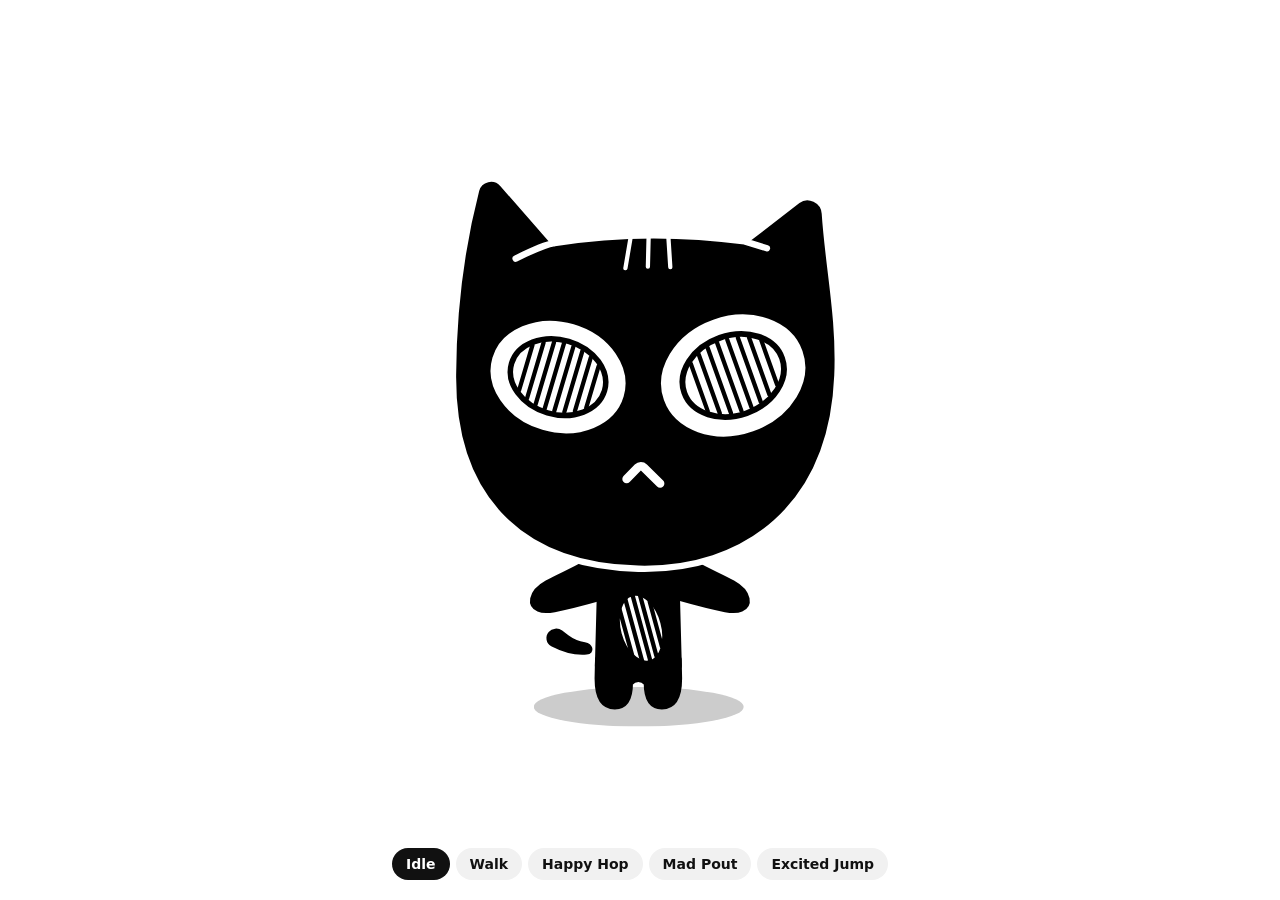
==== 2D-cat-animations.html @ ae909db2 "Add 2D cat animations page: idle, walk, happy hop, mad pout, excited jump Co-Authored-By: Claude Opu" ====
<!DOCTYPE html>
<html lang="en">
<head>
  <meta charset="UTF-8">
  <meta name="viewport" content="width=device-width, initial-scale=1.0">
  <title>2D Cat Animations</title>
  <link rel="icon" href="assets/icons/favicon.svg" type="image/svg+xml">
  <style>
    :root {
      --bg: #ffffff;
      --ink: #111111;
      --muted: #6b6b6b;
      --chip: #f1f1f1;
      --chip-hover: #e6e6e6;
    }
    html, body { margin: 0; height: 100%; background: var(--bg); overflow: hidden; }
    body { font-family: system-ui, -apple-system, "Segoe UI", Roboto, sans-serif; color: var(--ink); }
    #stage {
      position: fixed; inset: 0 0 72px; display: grid; place-items: center;
    }
    #stage svg { height: min(100vh - 130px, 640px); width: auto; max-width: 90vw; overflow: visible; }
    #states {
      position: fixed; left: 50%; bottom: 20px; transform: translateX(-50%);
      display: flex; flex-wrap: wrap; justify-content: center; gap: 6px;
      width: max-content; max-width: calc(100% - 32px);
    }
    #states button {
      font: inherit; font-size: 14px; font-weight: 600;
      padding: 8px 14px; border: 0; border-radius: 999px;
      background: var(--chip); color: var(--ink); cursor: pointer;
    }
    #states button:hover { background: var(--chip-hover); }
    #states button[aria-pressed="true"] { background: var(--ink); color: var(--bg); }
    #states button:focus-visible { outline: 2px solid var(--ink); outline-offset: 2px; }
  </style>
</head>
<body>
<div id="stage"></div>
<nav id="states" aria-label="Animation"></nav>

<script type="module">
// The 2D cat's animation states — the same five states, poses and timing as 3D-cat-animations.html,
// drawn with the site's 2D cat artwork (assets/images/2D-cat-idle.svg, 2D-cat-happy.svg,
// cat-shadow.svg). Only the motions that exist in a flat, front-on drawing apply: the 3D page's
// turning toward/away from the viewer and its forward/back arm and leg swings have no 2D equivalent.
//
// Everything is rigged in the original design's coordinates (Figma "Cat Character" frame), which
// is where the pivots and pose values come from. The site's 2D files are the same drawing at
// 0.61967× scale, so they're placed with ASSET_TO_RIG.

const SVG_NS = 'http://www.w3.org/2000/svg';
const ASSET_TO_RIG = 'matrix(1.613754 0 0 1.613754 117.0016 66.0025)';
const DEG = 180 / Math.PI;

// Shapes in rig coordinates that aren't in the 2D files.
// Arms at the sides: Figma frame 9:189.
const ARMS_DOWN = {
  L: 'M212.863 458.598C226.896 450.831 245.847 443.407 262.143 432V472C250.048 475.456 234.968 479.658 219.482 482.672C214.623 483.617 209.452 484.286 204.896 482.348C200.712 480.567 199.027 477.536 199.842 473.256C201.112 466.589 206.925 461.885 212.863 458.598Z',
  R: 'M386.28 458.598C372.246 450.831 353.296 443.407 337 432V472C349.095 475.456 364.175 479.658 379.661 482.672C384.52 483.617 389.691 484.286 394.246 482.348C398.431 480.567 400.116 477.536 399.301 473.256C398.031 466.589 392.218 461.885 386.28 458.598Z',
};
// The body outline split into torso + two legs (same outline, so the legs can move on their own).
const TORSO = 'M262.143 432H334.143V472L335.86 536H260.43L262.143 472Z';
const LEGS = {
  L: 'M260.56 530L260.143 548C260.143 565.333 265.476 574 276.143 574C285.476 574 290.143 566.667 290.143 552C292.6 549.6 295.2 548.3 298.143 548.2V530Z',
  R: 'M298.143 530V548.2C301.1 548.3 303.7 549.6 306.143 552C306.143 566.667 310.809 574 320.143 574C330.809 574 336.143 565.333 336.143 548L335.72 530Z',
};
// The pout (Mad Pout) and the anger mark, as on the 3D cat.
const POUT = 'M285 364C288.5 354.5 295 352.5 300.5 359.5C306 352.5 312.5 354.5 316 364';
const ANGER_MARK = { x: 402, y: 172, r: 21, gap: 5 };
function angerMarkPath({ x, y, r, gap }) {
  const corners = [[-1, -1], [1, -1], [1, 1], [-1, 1]];
  return corners.map(([sx, sy]) =>
    `M${x + sx * r} ${y + sy * gap}Q${x + sx * gap} ${y + sy * gap} ${x + sx * gap} ${y + sy * r}`).join('');
}

const PIVOTS = {
  feet: [298, 577], head: [298, 440], tail: [256, 516],
  armL: [262, 452], armR: [336, 452],   // shoulders
  legL: [283, 538], legR: [313, 538],   // hips
};

// ---------- build the rig from the 2D artwork ----------
function el(name, attrs = {}, ...children) {
  const node = document.createElementNS(SVG_NS, name);
  for (const [k, v] of Object.entries(attrs)) node.setAttribute(k, v);
  node.append(...children);
  return node;
}
async function loadSvg(url) {
  const text = await (await fetch(url)).text();
  return new DOMParser().parseFromString(text, 'image/svg+xml');
}
// A layer from one of the 2D files, placed in rig coordinates (ids dropped so copies don't clash).
// It keeps the file's root fill="none", which shapes without their own fill rely on.
function asset(doc, id) {
  const node = doc.getElementById(id).cloneNode(true);
  node.removeAttribute('id');
  for (const child of node.querySelectorAll('[id]')) child.removeAttribute('id');
  return el('g', { transform: ASSET_TO_RIG, fill: doc.documentElement.getAttribute('fill') || 'black' }, node);
}
const solid = (d) => el('path', { d, fill: 'black', stroke: 'black', 'stroke-width': 6, 'stroke-linejoin': 'round' });
const whiteLine = (d, width) => el('path', { d, stroke: 'white', 'stroke-width': width, 'stroke-linecap': 'round', 'stroke-linejoin': 'round', fill: 'none' });

const [idle, happy] = await Promise.all([loadSvg('assets/images/2D-cat-idle.svg'), loadSvg('assets/images/2D-cat-happy.svg')]);

const parts = {
  tail: el('g', {}, asset(idle, 'Tail')),
  legL: el('g', {}, solid(LEGS.L)),
  legR: el('g', {}, solid(LEGS.R)),
  armL: el('g'),
  armR: el('g'),
  head: el('g'),
};
// Each arm has both drawings: arms down (frame 9:189) and the design's arms up. The arm rotates at
// the shoulder, and shows whichever drawing it's closer to, so Happy Hop shows the exact design.
const arms = {
  L: { down: solid(ARMS_DOWN.L), up: asset(idle, 'Arm Up L') },
  R: { down: solid(ARMS_DOWN.R), up: asset(idle, 'Arm Up R') },
};
parts.armL.append(arms.L.down, el('g', {}, arms.L.up));
parts.armR.append(arms.R.down, el('g', {}, arms.R.up));

const face = {
  eyesOpen: el('g', {}, asset(idle, 'Eye L'), asset(idle, 'Eye R')),
  eyesClosed: el('g', {}, asset(happy, 'Closed Eye L'), asset(happy, 'Closed Eye R')),
  mouthIdle: asset(idle, 'Mouth'),
  mouthSmile: asset(happy, 'Mouth'),
  mouthPout: whiteLine(POUT, 8),
};
const mark = el('g', {}, whiteLine(angerMarkPath(ANGER_MARK), 6));
parts.head.append(asset(idle, 'Head'), asset(idle, 'Stitches'), ...Object.values(face), mark);

const root = el('g', {},
  parts.tail, parts.legL, parts.legR, solid(TORSO), parts.armL, parts.armR, asset(idle, 'Belly'), parts.head);
const svg = el('svg', { viewBox: '100 0 400 600', role: 'img', 'aria-label': 'Black cat character' },
  el('image', { href: 'assets/images/cat-shadow.svg', x: 200, y: 556, width: 197, height: 37 }),
  root);
document.getElementById('stage').append(svg);

// Which face layers each expression shows (same faces as the 3D cat).
const FACES = {
  idle:    ['eyesOpen', 'mouthIdle'],
  happy:   ['eyesClosed', 'mouthSmile'],
  mad:     ['eyesClosed', 'mouthPout'],
  excited: ['eyesOpen', 'mouthSmile'],
};

// ---------- animation states (identical to the 3D cat) ----------
// Each state is a function of time (seconds since it started) returning a pose.
// Pose units: y / headY / leg lifts in design pixels (y up for the jump), rotations in radians,
// squash as a height multiplier (volume is kept).
const ARM_UP = 0.56;   // shoulder rotation from "arms down" (frame 9:189, the rest pose) to the design's "arms up" (frame 10:498)

const REST = {
  y: 0, squash: 1, turn: 0, lean: 0,
  headY: 0, headTilt: 0,
  armL: 0, armR: 0, armLFwd: 0, armRFwd: 0,
  legLx: 0, legLz: 0, legLy: 0, legRx: 0, legRz: 0, legRy: 0,
  tail: 0, markAlpha: 0, markScale: 1,
};

const TAU = Math.PI * 2;
const clamp01 = (v) => Math.min(Math.max(v, 0), 1);
const easeOut = (v) => 1 - (1 - v) ** 3;
const easeIn = (v) => v ** 3;
const easeInOut = (v) => (v < 0.5 ? 4 * v ** 3 : 1 - (-2 * v + 2) ** 3 / 2);
const span = (t, a, b) => clamp01((t - a) / (b - a));   // 0 → 1 as t goes from a to b
const lerp = (a, b, v) => a + (b - a) * v;

// Piecewise-linear keyframes: [[time, value], ...]
function keyframes(frames, t) {
  for (let i = 1; i < frames.length; i++) {
    const [t1, v1] = frames[i];
    if (t <= t1) {
      const [t0, v0] = frames[i - 1];
      return lerp(v0, v1, (t - t0) / (t1 - t0));
    }
  }
  return frames[frames.length - 1][1];
}

// The hop pattern from the Figma motion on frame 9:95 ("cat" node): a 2 s loop with three
// 24 px hops in the first third (keyframes at 0, 4.863, 10.293, 17.15, 22.678, 28.759, 33.956 %).
const HOP_LOOP = 2;
const HOPS = [0, 4.863, 10.293, 17.15, 22.678, 28.759, 33.956, 100].map((p, i) => [p / 100 * HOP_LOOP, [0, 24, 0, 24, 0, 24, 0, 0][i]]);

const STATES = {
  // Idle: the original idle, with the arms down at the sides (frame 9:189).
  idle: {
    label: 'Idle',
    face: 'idle',
    pose(t) {
      const breath = Math.sin(t * 2.2);
      const armSway = Math.sin(t * 2.2 - 0.3) * 0.035;
      return {
        turn: Math.sin(t * 0.6) * 0.45,
        squash: 1 + breath * 0.008,
        headY: Math.sin(t * 2.2 - 0.6) * 2.5,
        headTilt: Math.sin(t * 1.1) * 0.025,
        armL: armSway,
        armR: -armSway,
        tail: Math.sin(t * 2.6) * 0.18,
      };
    },
  },

  // Walk: idle face, arms down and swinging gently side to side together (content), waddling
  // in place.
  walk: {
    label: 'Walk',
    face: 'idle',
    pose(t) {
      const cycle = 0.9;
      const p = (t / cycle) * TAU;
      const s = Math.sin(p), c = Math.cos(p);
      return {
        turn: 0.5,
        y: Math.abs(Math.sin(p)) * 5,
        squash: 1 - Math.abs(Math.cos(p)) * 0.02,
        lean: s * 0.05,
        headY: -Math.abs(Math.sin(p)) * 1.5,
        headTilt: -s * 0.04,
        armL: s * 0.14,
        armR: s * 0.14,
        legLx: s * 0.5,
        legRx: -s * 0.5,
        legLy: -Math.max(0, c) * 6,
        legRy: -Math.max(0, -c) * 6,
        tail: Math.sin(p + 1) * 0.22,
      };
    },
  },

  // Happy Hop: frame 9:95 exactly — closed happy eyes, smile, the design's arms, and the
  // Figma hop timing. Nothing added.
  happy: {
    label: 'Happy Hop',
    face: 'happy',
    pose(t) {
      return { y: keyframes(HOPS, t % HOP_LOOP), armL: ARM_UP, armR: -ARM_UP };
    },
  },

  // Mad Pout: pouting mouth, a throbbing anger mark, arms stiff at the sides, and the same
  // three-hop bounce as Happy Hop (smaller and stompier).
  mad: {
    label: 'Mad Pout',
    face: 'mad',
    pose(t) {
      const lt = t % HOP_LOOP;
      const hop = keyframes(HOPS, lt) / 24;              // 0..1 using the same hop timing
      const stomp = Math.sin(hop * Math.PI / 2);
      // The mark throbs on each landing, then settles.
      const landings = [HOPS[2][0], HOPS[4][0], HOPS[6][0]];
      const throb = Math.max(...landings.map((l) => Math.exp(-(((lt - l) * 14) ** 2))));
      const huff = easeOut(span(t, 0, 0.4));
      return {
        y: hop * 12,
        squash: 1 + stomp * 0.04 - throb * 0.05,
        turn: -0.32 * huff + Math.sin(t * 1.3) * 0.03,
        headTilt: 0.06 * huff + Math.sin(t * 9) * 0.01 * (1 - hop),
        headY: throb * 2,
        armL: -0.12,
        armR: 0.12,
        tail: Math.sin(t * 9) * 0.28,
        markAlpha: huff,
        markScale: 1 + throb * 0.22 + Math.sin(t * 6) * 0.03,
      };
    },
  },

  // Excited Jump: crouch, then a big jump where the arms fly from the sides up into the air and
  // one leg kicks out to the side. Land with a squash, then a short pause.
  excited: {
    label: 'Excited Jump',
    face: 'excited',
    pose(t) {
      const lt = t % 1.8;
      const crouch = easeInOut(span(lt, 0, 0.18)) * (1 - easeOut(span(lt, 0.18, 0.28)));
      const rise = easeOut(span(lt, 0.2, 0.48));
      const fall = easeIn(span(lt, 0.48, 0.74));
      const land = Math.sin(span(lt, 0.74, 1.0) * Math.PI) * (1 - span(lt, 0.74, 1.0) * 0.4);
      const armsUp = easeOut(span(lt, 0.2, 0.4)) * (1 - easeInOut(span(lt, 0.66, 0.95)));
      const kick = easeOut(span(lt, 0.26, 0.44)) * (1 - easeInOut(span(lt, 0.56, 0.76)));
      const air = rise * (1 - fall);
      // Quick happy flaps while the arms are up (the head is too big for them to go higher).
      const flap = Math.sin((lt - 0.3) * 30) * 0.1 * armsUp * air;
      return {
        y: 64 * air,
        squash: 1 - crouch * 0.12 + Math.sin(span(lt, 0.2, 0.5) * Math.PI) * 0.08 - land * 0.1,
        headY: crouch * 4 + land * 3 - Math.sin(span(lt, 0.2, 0.5) * Math.PI) * 3,
        headTilt: Math.sin(span(lt, 0.2, 0.74) * Math.PI) * -0.05,
        armL: lerp(0, ARM_UP + 0.14, armsUp) + flap,
        armR: lerp(0, -ARM_UP - 0.14, armsUp) - flap,
        armLFwd: armsUp * 0.5,
        armRFwd: armsUp * 0.5,
        legRz: -kick * 0.55,
        legRx: -kick * 0.45,
        legRy: -kick * 3,
        tail: Math.sin(lt * 7) * 0.25 + air * 0.3,
      };
    },
  },
};

// ---------- player: blends between states so every switch is smooth ----------
const BLEND_TIME = 0.3, FACE_FADE = 0.18;
const player = { state: 'idle', start: 0, from: { ...REST }, last: { ...REST }, faceFrom: 'idle', faceTo: 'idle', faceMix: 1 };

function play(name, now) {
  if (!STATES[name] || name === player.state) return;
  player.from = { ...player.last };
  player.state = name;
  player.start = now;
  player.faceFrom = player.faceMix > 0.5 ? player.faceTo : player.faceFrom;
  player.faceTo = STATES[name].face;
  player.faceMix = 0;
  for (const b of document.querySelectorAll('#states button')) b.setAttribute('aria-pressed', b.dataset.state === name);
  history.replaceState(null, '', '#' + name);
}

function samplePose(now) {
  const t = now - player.start;
  const target = { ...REST, ...STATES[player.state].pose(t) };
  const b = easeInOut(clamp01(t / BLEND_TIME));
  const pose = {};
  for (const k of Object.keys(REST)) pose[k] = lerp(player.from[k], target[k], b);
  player.faceMix = clamp01(t / FACE_FADE);
  player.last = pose;
  return pose;
}

// ---------- pose → SVG transforms ----------
const about = ([x, y], deg) => `rotate(${deg} ${x} ${y})`;

function placeArm(group, { down, up }, angle, raise) {
  group.setAttribute('transform', about(PIVOTS[group === parts.armL ? 'armL' : 'armR'], angle * DEG));
  // Past halfway to "arms up", show the design's up-arm drawing, rotated back by ARM_UP.
  const showUp = angle * raise > ARM_UP / 2;
  down.style.display = showUp ? 'none' : '';
  up.parentNode.style.display = showUp ? '' : 'none';
  up.parentNode.setAttribute('transform', about(PIVOTS[group === parts.armL ? 'armL' : 'armR'], -raise * ARM_UP * DEG));
}

function placeLeg(group, pivot, lift, angle) {
  group.setAttribute('transform', `translate(0 ${lift}) ${about(pivot, angle * DEG)}`);
}

function applyPose(p) {
  // Whole cat: jump, then squash/stretch and lean about the feet. (turn and the *Fwd / *x swings
  // are toward/away from the viewer: 3D only.)
  const [fx, fy] = PIVOTS.feet;
  const side = 1 / Math.sqrt(p.squash);
  root.setAttribute('transform',
    `translate(0 ${-p.y}) translate(${fx} ${fy}) rotate(${-p.lean * DEG}) scale(${side} ${p.squash}) translate(${-fx} ${-fy})`);

  parts.head.setAttribute('transform', `translate(0 ${p.headY}) ${about(PIVOTS.head, p.headTilt * DEG)}`);
  parts.tail.setAttribute('transform', about(PIVOTS.tail, p.tail * DEG));
  placeArm(parts.armL, arms.L, p.armL, 1);
  placeArm(parts.armR, arms.R, p.armR, -1);
  placeLeg(parts.legL, PIVOTS.legL, p.legLy, p.legLz);
  placeLeg(parts.legR, PIVOTS.legR, p.legRy, p.legRz);

  const { x, y } = ANGER_MARK;
  mark.setAttribute('opacity', p.markAlpha);
  mark.setAttribute('transform', `translate(${x} ${y}) scale(${p.markScale}) translate(${-x} ${-y})`);

  // Cross-fade the face layers between expressions.
  const from = FACES[player.faceFrom], to = FACES[player.faceTo], m = player.faceMix;
  for (const [name, layer] of Object.entries(face)) {
    const opacity = (from.includes(name) ? 1 - m : 0) + (to.includes(name) ? m : 0);
    layer.setAttribute('opacity', +opacity.toFixed(3));
  }
}

// ---------- controls ----------
const now = () => performance.now() / 1000;
const nav = document.getElementById('states');
for (const [name, { label }] of Object.entries(STATES)) {
  const button = document.createElement('button');
  button.type = 'button';
  button.textContent = label;
  button.dataset.state = name;
  button.setAttribute('aria-pressed', 'false');
  button.addEventListener('click', () => play(name, now()));
  nav.appendChild(button);
}
// Number keys 1–5 switch states too.
window.addEventListener('keydown', (e) => {
  const name = Object.keys(STATES)[Number(e.key) - 1];
  if (name) play(name, now());
});

// Start from the URL: #walk plays Walk; #excited@0.4 freezes Excited Jump at 0.4 s (for inspecting a pose).
const [initial, frozenAt] = location.hash.slice(1).split('@');
let freeze = frozenAt === undefined ? null : Number(frozenAt);
let posed = null;   // a hand-set pose (cat.pose) overrides the animation
player.state = null;
play(STATES[initial] ? initial : 'idle', freeze === null ? now() : 0);
if (freeze !== null) player.from = { ...REST, ...STATES[player.state].pose(freeze) };   // no blend-in when frozen
player.faceFrom = player.faceTo;

// Control from code (e.g. a portfolio page): cat.play('excited'), cat.freeze('walk', 0.3), cat.resume().
window.cat = {
  states: Object.keys(STATES),
  play: (name) => { freeze = null; play(name, now()); },
  freeze: (name, t) => {
    player.state = null;
    play(name, 0);
    freeze = t;
    player.from = { ...REST, ...STATES[name].pose(t) };
    player.faceFrom = player.faceTo;
  },
  pose: (p) => { posed = p; },
  resume: () => { const name = player.state; freeze = null; posed = null; player.state = null; play(name, now()); },
};

function frame() {
  applyPose(posed ? { ...REST, ...posed } : samplePose(freeze ?? now()));
  requestAnimationFrame(frame);
}
frame();
</script>
</body>
</html>
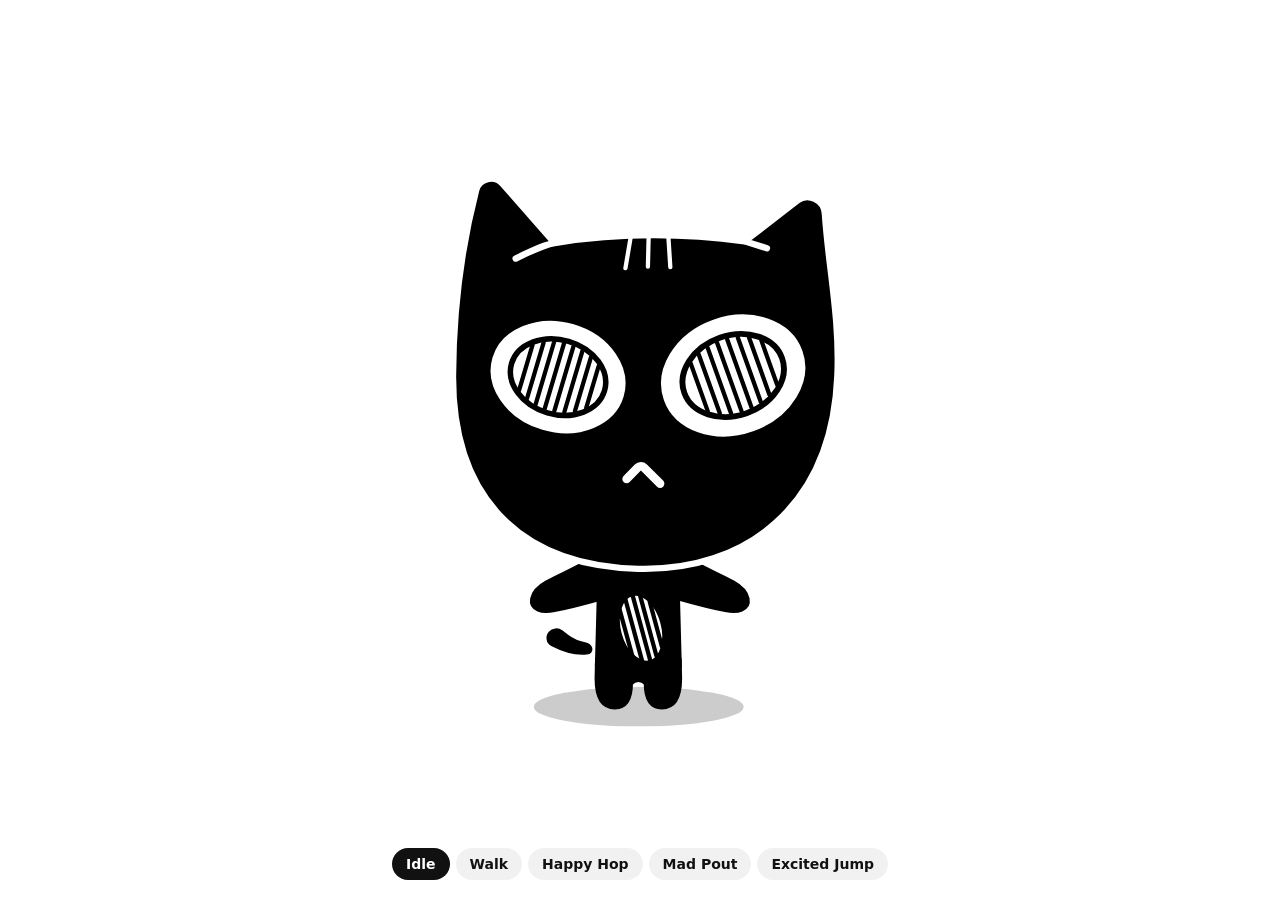
==== commit d67ebbc2: "Make star cursor global (cursor.css/cursor.js on every page); pink on clickables, green over pink Co" ====
--- a/2D-cat-animations.html
+++ b/2D-cat-animations.html
@@ -5,6 +5,8 @@
   <meta name="viewport" content="width=device-width, initial-scale=1.0">
   <title>2D Cat Animations</title>
   <link rel="icon" href="assets/icons/favicon.svg" type="image/svg+xml">
+  <link rel="stylesheet" href="assets/css/cursor.css">
+  <script src="assets/js/cursor.js" defer></script>
   <style>
     :root {
       --bg: #ffffff;
--- a/assets/css/cursor.css
+++ b/assets/css/cursor.css
@@ -0,0 +1,54 @@
+/* ---------- Star cursor (global: include on every page, with assets/js/cursor.js) ---------- */
+/* The cursor is assets/images/star_cursor.svg (127 × 122) shown at ¼ size (~32px); the click
+   point is the tip of the star's upper-left point.
+   - Normally: a white star blended with "difference", so it's black over light areas, white over
+     dark ones, and inverts any other colour — always visible.
+   - Over anything clickable: pink (--cursor-hover-color), or green
+     (--cursor-hover-contrast-color) when the thing under it is that same pink.
+   Without the script (or on touch screens), the plain star below is used as a normal cursor. */
+:root {
+  --cursor-hover-color: #ef5fa0;
+  --cursor-hover-contrast-color: #10a05f;
+}
+
+html {
+  cursor: url("../images/star_cursor.svg") 5 0, auto;
+  cursor: image-set(url("../images/star_cursor.svg") 4x) 5 0, auto;
+}
+
+/* Keep the star over links and buttons too (instead of the hand). */
+a,
+button {
+  cursor: inherit;
+}
+
+.star-cursor {
+  position: fixed;
+  top: 0;
+  left: 0;
+  z-index: 2147483647;
+  width: 31.75px;
+  height: 30.5px;
+  background: #fff;
+  -webkit-mask: url("../images/star_cursor.svg") center / contain no-repeat;
+  mask: url("../images/star_cursor.svg") center / contain no-repeat;
+  mix-blend-mode: difference;
+  pointer-events: none;
+  opacity: 0;
+  transition: background-color 0.15s ease;
+}
+
+.star-cursor.is-over-clickable {
+  mix-blend-mode: normal;
+  background: var(--cursor-hover-color);
+}
+
+.star-cursor.is-over-clickable.is-over-hover-color {
+  background: var(--cursor-hover-contrast-color);
+}
+
+/* While the star is active, hide the system cursor everywhere (even where a page sets its own). */
+html.has-star-cursor,
+html.has-star-cursor * {
+  cursor: none !important;
+}
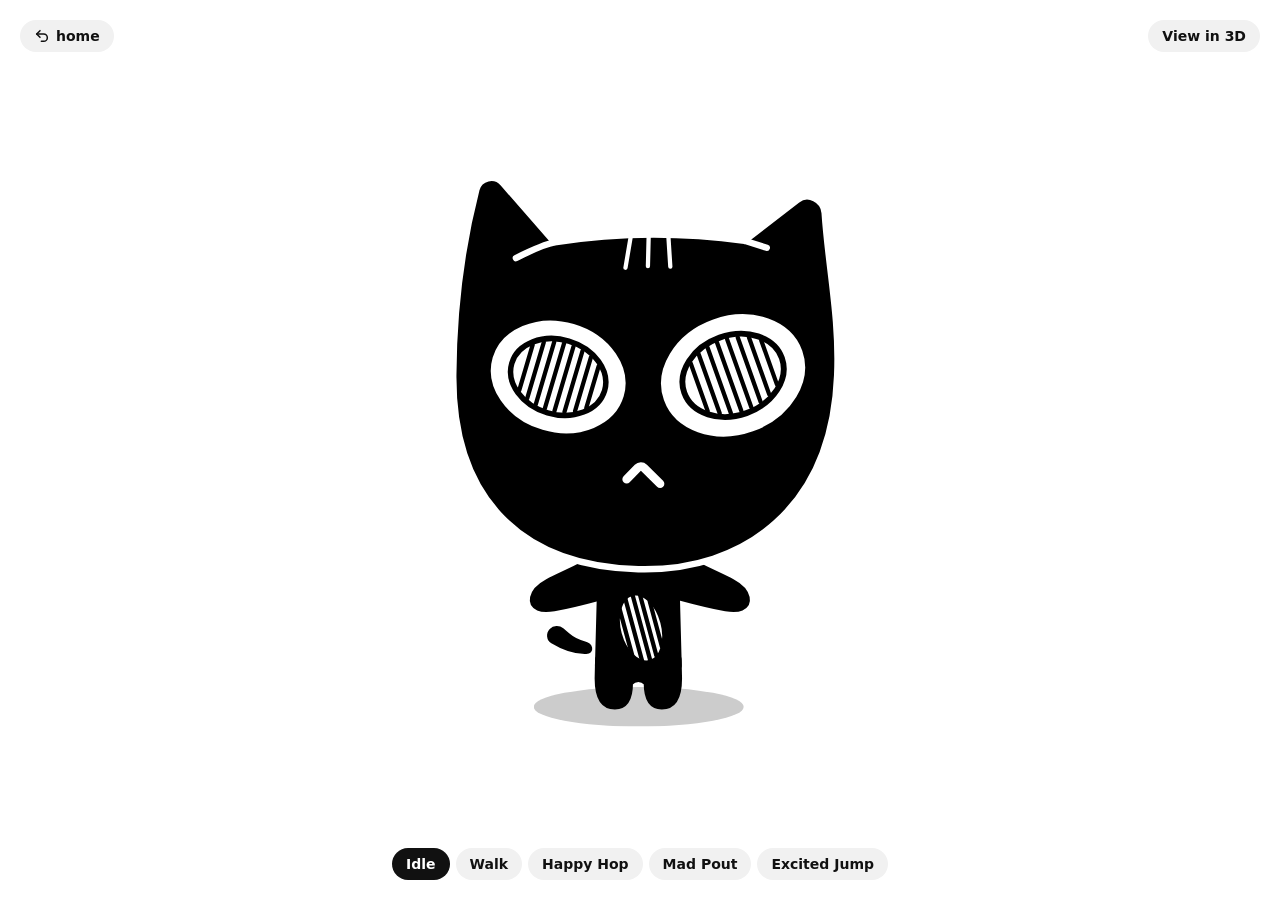
==== commit 4426f9cf: "Home: "Click me!" cat sticker opens the cat animations; cat pages get home + 2D/3D links - click_me_" ====
--- a/2D-cat-animations.html
+++ b/2D-cat-animations.html
@@ -7,6 +7,7 @@
   <link rel="icon" href="assets/icons/favicon.svg" type="image/svg+xml">
   <link rel="stylesheet" href="assets/css/cursor.css">
   <script src="assets/js/cursor.js" defer></script>
+  <link rel="stylesheet" href="assets/css/cat-pages.css">
   <style>
     :root {
       --bg: #ffffff;
@@ -37,6 +38,8 @@
   </style>
 </head>
 <body>
+<a class="cat-page-link cat-page-link--home" href="index.html"><svg viewBox="0 0 24 24" fill="none" stroke="currentColor" stroke-width="2.25" stroke-linecap="round" stroke-linejoin="round" aria-hidden="true" focusable="false"><path d="M9 14 4 9l5-5"/><path d="M4 9h10.5a5.5 5.5 0 0 1 0 11H11"/></svg> home</a>
+<a class="cat-page-link cat-page-link--switch" href="3D-cat-animations.html">View in 3D</a>
 <div id="stage"></div>
 <nav id="states" aria-label="Animation"></nav>
 
--- a/assets/css/cursor.css
+++ b/assets/css/cursor.css
@@ -1,8 +1,8 @@
 /* ---------- Star cursor (global: include on every page, with assets/js/cursor.js) ---------- */
 /* The cursor is assets/images/star_cursor.svg (127 × 122) shown at ¼ size (~32px); the click
    point is the tip of the star's upper-left point.
-   - Normally: a white star blended with "difference", so it's black over light areas, white over
-     dark ones, and inverts any other colour — always visible.
+   - Normally: black over anything light and white over anything dark (never a colour) — always
+     visible.
    - Over anything clickable: pink (--cursor-hover-color), or green
      (--cursor-hover-contrast-color) when the thing under it is that same pink.
    Without the script (or on touch screens), the plain star below is used as a normal cursor. */
@@ -38,8 +38,22 @@
   transition: background-color 0.15s ease;
 }
 
+/* Pure black or white, never a colour: the star shows what's behind it in greyscale, pushed to
+   black or white (contrast) and then flipped (invert), so it's black over anything light and white
+   over anything dark. Browsers without backdrop-filter keep the "difference" star above. */
+@supports (backdrop-filter: invert(1)) or (-webkit-backdrop-filter: invert(1)) {
+  .star-cursor {
+    background: transparent;
+    mix-blend-mode: normal;
+    -webkit-backdrop-filter: grayscale(1) contrast(100) invert(1);
+    backdrop-filter: grayscale(1) contrast(100) invert(1);
+  }
+}
+
 .star-cursor.is-over-clickable {
   mix-blend-mode: normal;
+  -webkit-backdrop-filter: none;
+  backdrop-filter: none;
   background: var(--cursor-hover-color);
 }
 
@@ -47,6 +61,18 @@
   background: var(--cursor-hover-contrast-color);
 }
 
+/* Sparkle trail behind the cursor (cursor.js). The sparkles are drawn white and shown with
+   "difference", so like the star they're dark over light areas and light over dark ones. */
+.cursor-trail {
+  position: fixed;
+  inset: 0;
+  z-index: 2147483646;
+  width: 100%;
+  height: 100%;
+  pointer-events: none;
+  mix-blend-mode: difference;
+}
+
 /* While the star is active, hide the system cursor everywhere (even where a page sets its own). */
 html.has-star-cursor,
 html.has-star-cursor * {
--- a/assets/css/cat-pages.css
+++ b/assets/css/cat-pages.css
@@ -0,0 +1,42 @@
+/* Shared by 2D-cat-animations.html and 3D-cat-animations.html: a "home" link with a return arrow
+   in the top-left corner, and a button in the top-right to switch between the 2D and 3D cat.
+   Same pill style as the pages' animation buttons (--chip / --ink come from each page). */
+.cat-page-link {
+  position: fixed;
+  top: 20px;
+  z-index: 1;
+  display: inline-flex;
+  align-items: center;
+  gap: 6px;
+  padding: 8px 14px;
+  border-radius: 999px;
+  background: var(--chip);
+  color: var(--ink);
+  font: inherit;
+  font-size: 14px;
+  font-weight: 600;
+  text-decoration: none;
+}
+
+.cat-page-link:hover {
+  background: var(--chip-hover);
+}
+
+.cat-page-link:focus-visible {
+  outline: 2px solid var(--ink);
+  outline-offset: 2px;
+}
+
+.cat-page-link svg {
+  width: 16px;
+  height: 16px;
+  flex: none;
+}
+
+.cat-page-link--home {
+  left: 20px;
+}
+
+.cat-page-link--switch {
+  right: 20px;
+}
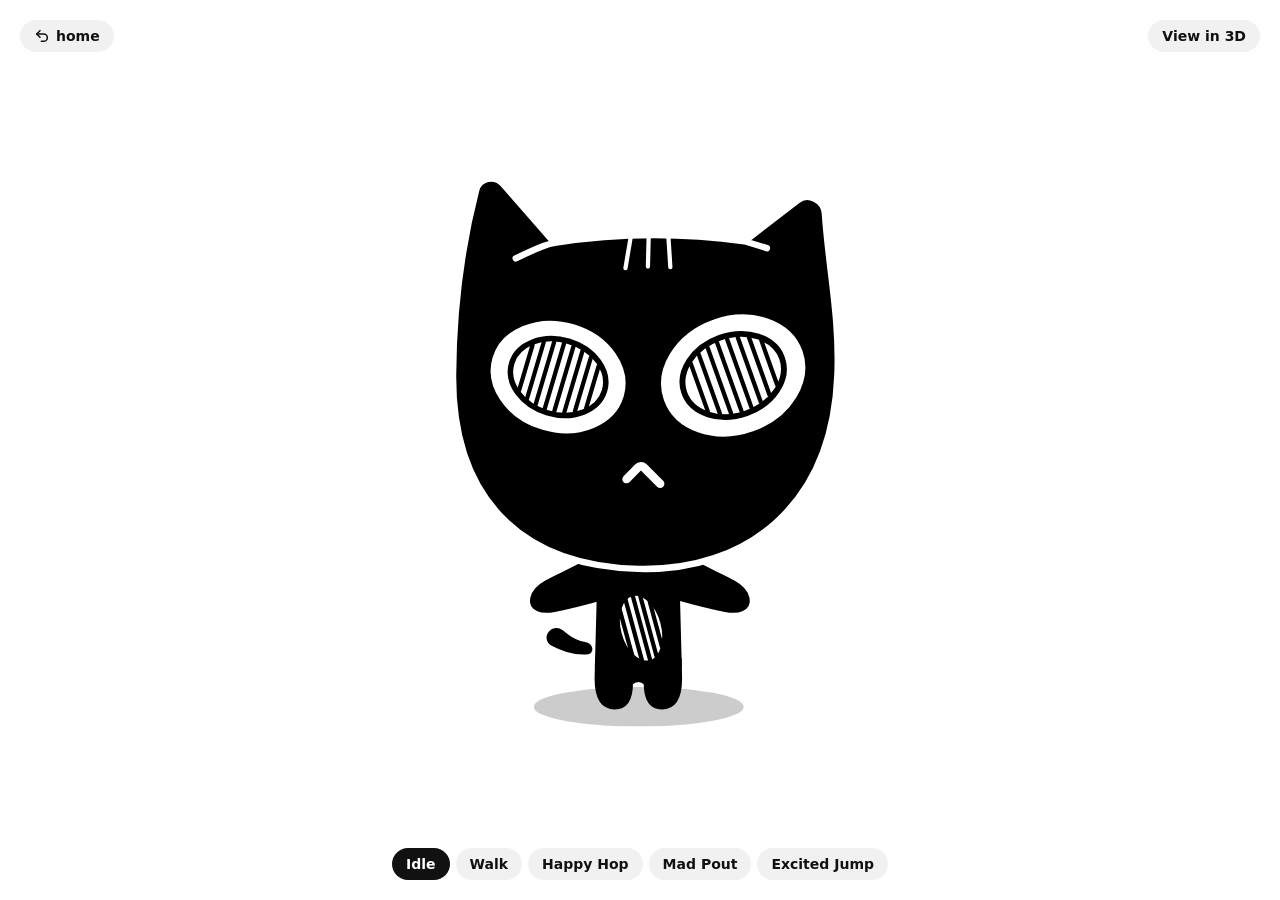
==== commit 847db24b: "Use the LDH logo as the browser tab icon on every page Co-Authored-By: Claude Opus 5.5 <noreply@anth" ====
--- a/2D-cat-animations.html
+++ b/2D-cat-animations.html
@@ -4,7 +4,7 @@
   <meta charset="UTF-8">
   <meta name="viewport" content="width=device-width, initial-scale=1.0">
   <title>2D Cat Animations</title>
-  <link rel="icon" href="assets/icons/favicon.svg" type="image/svg+xml">
+  <link rel="icon" href="assets/icons/LDH-logo01.png" type="image/png">
   <link rel="stylesheet" href="assets/css/cursor.css">
   <script src="assets/js/cursor.js" defer></script>
   <link rel="stylesheet" href="assets/css/cat-pages.css">
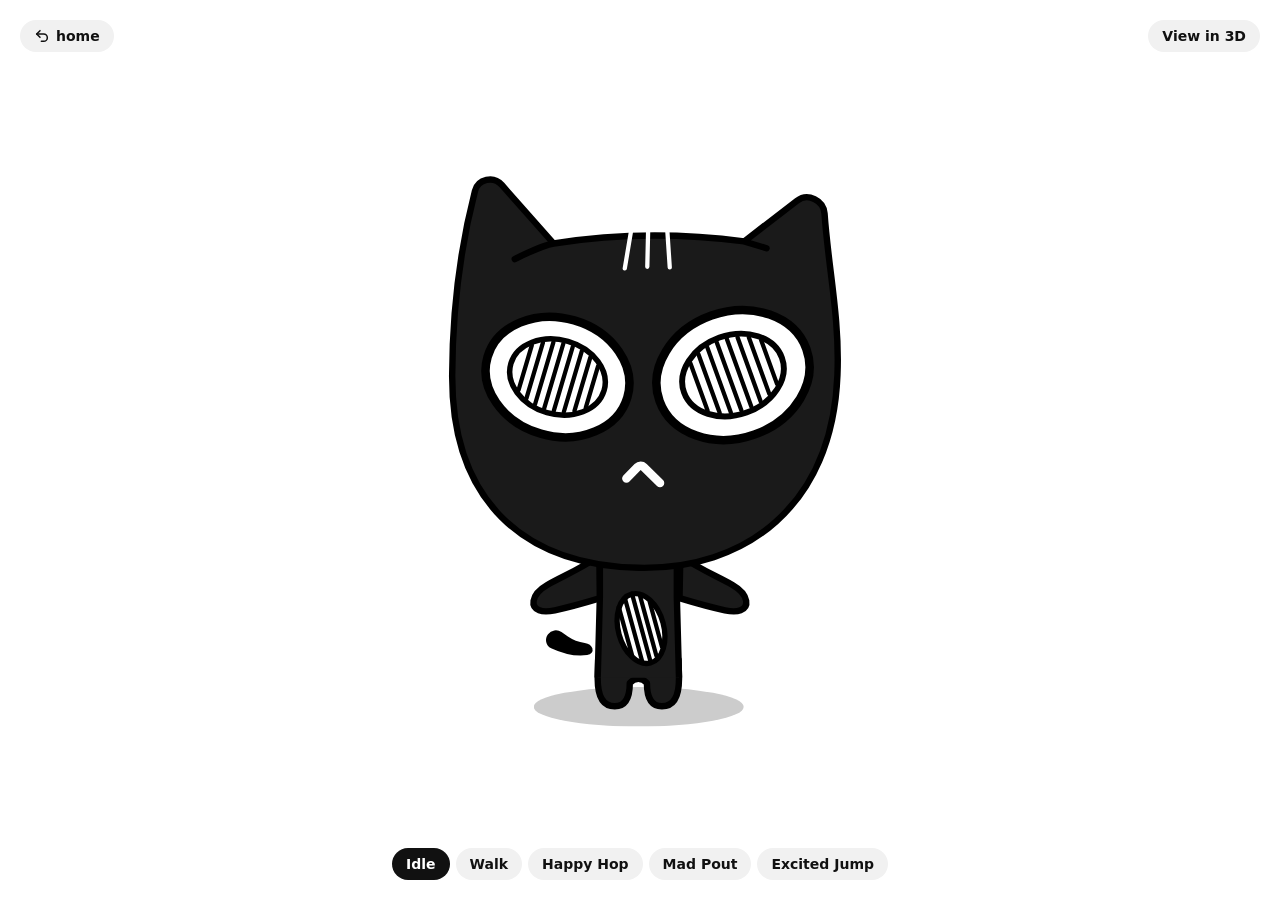
==== commit a6760a32: "Recolour the 2D cat and add facing left/right states with a walk - Head, body and arms fill #1A1A1A," ====
--- a/2D-cat-animations.html
+++ b/2D-cat-animations.html
@@ -64,7 +64,10 @@
   R: 'M386.28 458.598C372.246 450.831 353.296 443.407 337 432V472C349.095 475.456 364.175 479.658 379.661 482.672C384.52 483.617 389.691 484.286 394.246 482.348C398.431 480.567 400.116 477.536 399.301 473.256C398.031 466.589 392.218 461.885 386.28 458.598Z',
 };
 // The body outline split into torso + two legs (same outline, so the legs can move on their own).
-const TORSO = 'M262.143 432H334.143V472L335.86 536H260.43L262.143 472Z';
+// The torso reaches down to the crotch and is outlined only along its sides, so with the grey fill
+// no seam shows where it overlaps the legs (they read as one outline, like the Body layer).
+const TORSO = 'M262.143 432H334.143V472L336.155 547H260.136L262.143 472Z';
+const TORSO_SIDES = 'M260.136 547L262.143 472V432H334.143V472L336.155 547';
 const LEGS = {
   L: 'M260.56 530L260.143 548C260.143 565.333 265.476 574 276.143 574C285.476 574 290.143 566.667 290.143 552C292.6 549.6 295.2 548.3 298.143 548.2V530Z',
   R: 'M298.143 530V548.2C301.1 548.3 303.7 549.6 306.143 552C306.143 566.667 310.809 574 320.143 574C330.809 574 336.143 565.333 336.143 548L335.72 530Z',
@@ -103,7 +106,9 @@
   for (const child of node.querySelectorAll('[id]')) child.removeAttribute('id');
   return el('g', { transform: ASSET_TO_RIG, fill: doc.documentElement.getAttribute('fill') || 'black' }, node);
 }
-const solid = (d) => el('path', { d, fill: 'black', stroke: 'black', 'stroke-width': 6, 'stroke-linejoin': 'round' });
+const solid = (d) => el('path', { d, fill: '#1A1A1A', stroke: 'black', 'stroke-width': 6, 'stroke-linejoin': 'round' });
+const torso = () => el('g', {}, el('path', { d: TORSO, fill: '#1A1A1A' }),
+  el('path', { d: TORSO_SIDES, fill: 'none', stroke: 'black', 'stroke-width': 6, 'stroke-linejoin': 'round' }));
 const whiteLine = (d, width) => el('path', { d, stroke: 'white', 'stroke-width': width, 'stroke-linecap': 'round', 'stroke-linejoin': 'round', fill: 'none' });
 
 const [idle, happy] = await Promise.all([loadSvg('assets/images/2D-cat-idle.svg'), loadSvg('assets/images/2D-cat-happy.svg')]);
@@ -136,7 +141,7 @@
 parts.head.append(asset(idle, 'Head'), asset(idle, 'Stitches'), ...Object.values(face), mark);
 
 const root = el('g', {},
-  parts.tail, parts.legL, parts.legR, solid(TORSO), parts.armL, parts.armR, asset(idle, 'Belly'), parts.head);
+  parts.tail, parts.armL, parts.armR, parts.legL, parts.legR, torso(), asset(idle, 'Belly'), parts.head);
 const svg = el('svg', { viewBox: '100 0 400 600', role: 'img', 'aria-label': 'Black cat character' },
   el('image', { href: 'assets/images/cat-shadow.svg', x: 200, y: 556, width: 197, height: 37 }),
   root);
